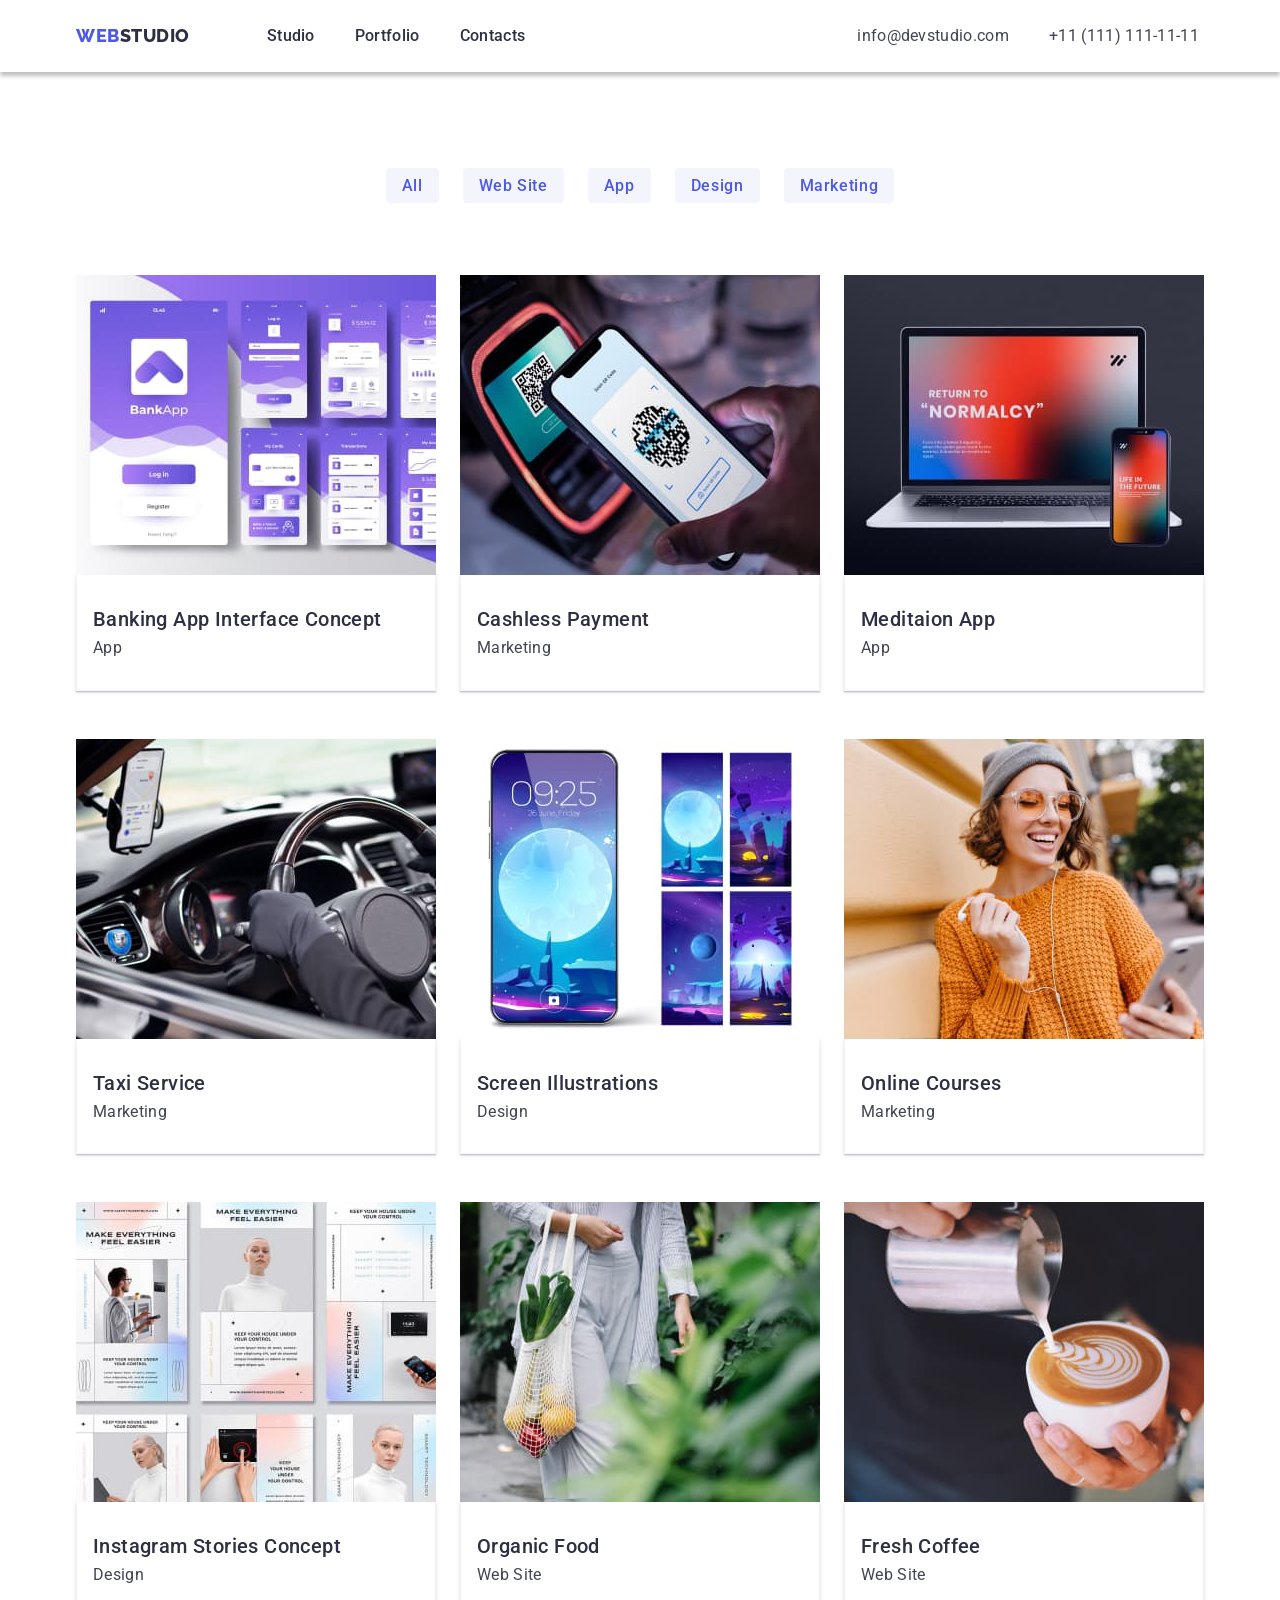
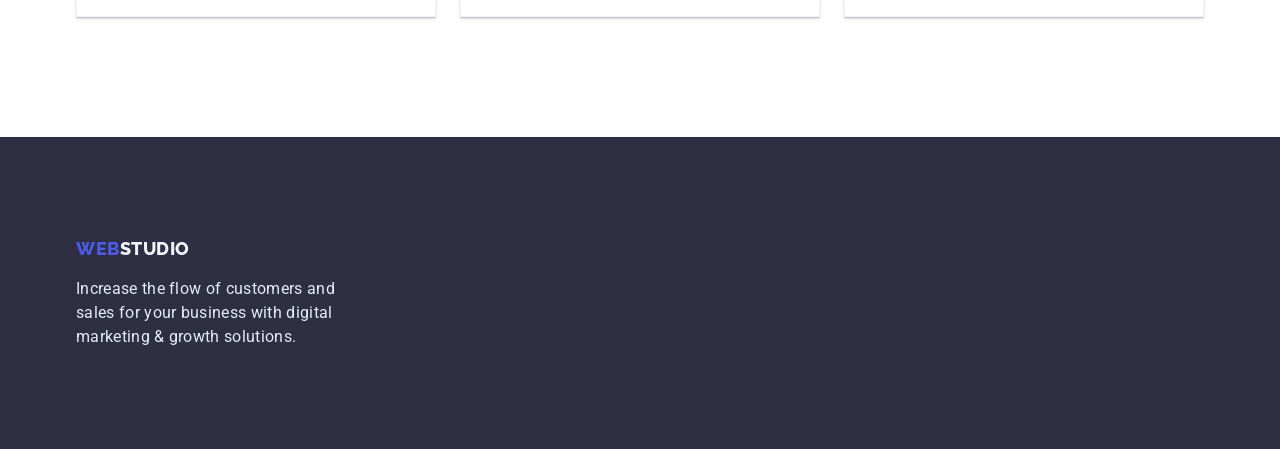
==== portfolio.html @ b50294de "Homework_4 Start" ====
<!DOCTYPE html>
<html lang="en">
<head>
    <meta charset="UTF-8">
    <meta http-equiv="X-UA-Compatible" content="IE=edge">
    <meta name="viewport" content="width=device-width, initial-scale=1.0">
    <link rel="stylesheet"
    href="https://cdnjs.cloudflare.com/ajax/libs/modern-normalize/1.0.0/modern-normalize.min.css"/>
    <link rel="preconnect" href="https://fonts.googleapis.com">
    <link rel="preconnect" href="https://fonts.gstatic.com" crossorigin>
    <link href="https://fonts.googleapis.com/css2?family=Raleway:wght@800&family=Roboto:wght@400;500;700;900&display=swap" rel="stylesheet">
    <link rel="stylesheet" href="./css/styles.css" />
    <title>Portfolio</title>
</head>
<body>
    <header class="header">
        <div class="container">
            <nav>
                <a class="logo" href="./portfolio.html">WEB<span class="logo-studio">STUDIO</span></a>
                <ul class="list-menu">
                    <li><a class="menu" href="./index.html">Studio</a></li>
                    <li><a class="menu" href="./portfolio.html">Portfolio</a></li>
                    <li><a class="menu" href="./index.html">Contacts</a></li>
                </ul>
            </nav>
            <ul class="list-contacts">
                <li><a class="contacts" href=mailto:info@devstudio.com">info@devstudio.com</a></li>
                <li><a class="contacts" href="tel:+11(111)1111111">+11 (111) 111-11-11</a></li>
            </ul>
        </div>
    </header>
    <main>
        <section class="portfolio">
            <div class="container">
                <h1 hidden>Portfolio</h1>
                <ul class="portfolio-buttons-list">
                    <li>
                        <button class="button-filter" type="button">All</button>
                    </li>
                    <li>
                        <button class="button-filter" type="button">Web Site</button>
                    </li>
                    <li>
                        <button class="button-filter" type="button">App</button>
                    </li>
                    <li>
                        <button class="button-filter" type="button">Design</button>
                    </li>
                    <li>
                        <button class="button-filter" type="button">Marketing</button>
                    </li>
                </ul>
                <ul class="portfolio-list">
                    <li class="portfolio-card">
                        <a class="link" href="">
                            <img width="360" height="300" src="./images/portfolio1.jpg" alt="Picture banking application">
                            <div class="portfolio-item">
                                <h2 class="portfolio-title">Banking App Interface Concept</h2>
                                <p class="portfolio-text">App</p>
                            </div>
                        </a>
                    </li>
                    <li class="portfolio-card">
                        <a class="link" href="">
                            <img width="360" height="300" src="./images/portfolio2.jpg" alt="Phone and gadget">
                            <div class="portfolio-item">
                                <h2 class="portfolio-title">Cashless Payment</h2>
                                <p class="portfolio-text">Marketing</p>
                            </div>
                        </a>
                    </li>
                    <li class="portfolio-card">
                        <a class="link" href="">
                            <img width="360" height="300" src="./images/portfolio3.jpg" alt="Picture meditaion application">
                            <div class="portfolio-item">
                                <h2 class="portfolio-title">Meditaion App</h2>
                                <p class="portfolio-text">App</p>
                            </div>
                        </a>
                    </li>
                    <li class="portfolio-card">
                        <a class="link" href="">
                            <img width="360" height="300" src="./images/portfolio4.jpg" alt="Taxi Service">
                            <div class="portfolio-item">
                                <h2 class="portfolio-title">Taxi Service</h2>
                                <p class="portfolio-text">Marketing</p>
                            </div>
                        </a>
                    </li>
                    <li class="portfolio-card">
                        <a class="link" href="">
                            <img width="360" height="300" src="./images/portfolio5.jpg" alt="Picture meditaion application">
                            <div class="portfolio-item">
                                <h2 class="portfolio-title">Screen Illustrations</h2>
                                <p class="portfolio-text">Design</p>
                            </div>
                        </a>
                    </li>
                    <li class="portfolio-card">
                        <a class="link" href="">
                            <img width="360" height="300" src="./images/portfolio6.jpg" alt="Picture meditaion application">
                            <div class="portfolio-item">
                                <h2 class="portfolio-title">Online Courses</h2>
                                <p class="portfolio-text">Marketing</p>
                            </div>
                        </a>
                    </li>
                    <li class="portfolio-card">
                        <a class="link" href="">
                            <img width="360" height="300" src="./images/portfolio7.jpg" alt="Taxi Service">
                            <div class="portfolio-item">
                                <h2 class="portfolio-title">Instagram Stories Concept</h2>
                                <p class="portfolio-text">Design</p>
                        </div>
                        </a>
                    </li>
                    <li class="portfolio-card">
                        <a class="link" href="">
                            <img width="360" height="300" src="./images/portfolio8.jpg" alt="Picture meditaion application">
                            <div class="portfolio-item">
                                <h2 class="portfolio-title">Organic Food</h2>
                                <p class="portfolio-text">Web Site</p>
                            </div>
                        </a>
                    </li>
                    <li class="portfolio-card">
                        <a class="link" href="">
                            <img width="360" height="300" src="./images/portfolio9.jpg" alt="Picture meditaion application">
                            <div class="portfolio-item">
                                <h2 class="portfolio-title">Fresh Coffee</h2>
                                <p class="portfolio-text">Web Site</p>
                            </div>
                        </a>
                    </li>
                </ul>
            </div>
        </section>
    </main>
    <footer class="footer">
        <div class="container">
            <a class="logo" href="./portfolio.html">WEB<span class="logo-studio-footer">STUDIO</span></a>
            <p class="footer-text">
                Increase the flow of customers and 
                sales for your business with digital 
                marketing & growth solutions.
            </p>
        </div>
    </footer>
</body>
</html>
---- css/styles.css ----
*,
*::before,
*::after {
    box-sizing: border-box;
}
:root {
    --textbasecolor:#2e2f42; /* базовый цвет шрифта*/
    --buttonbasecolor:#4d5ae5; /* цвет кнопки, эффекты */
    --textsecondcolor: #434455; /* второй цвет шрифта*/
    --addtextcolor: #ffffff; /*доп цвет заголовков, кнопок*/
    --buttonbackcol: #404BBF; /*цвет бека кнопки*/
    --footertextcol: #E7E9FC; /*цвет текста в футере*/
    --footerlogocol: #f4f4fd; /*цвет лого STUDIO в футере*/
}
body {
    font-family: 'Roboto', sans-serif;
    font-size: 16px;
    letter-spacing: 0.02em;
    color: var(--textbasecolor);
}

h1,
h2,
h3,
h4,
h5,
h6,
p {
    margin: 0;
    padding: 0;
}
/* общий стиль хедера для страницы studio и portfolio */
.header {
box-shadow: 0px 4px 4px 0px #00000040;
}
.container {
    max-width: 1158px;
    padding-left: 15px;
    padding-right: 15px;
    margin: 0 auto;
}
header .container {
    display: flex;
}
.box-contacts {
    margin-left: auto;
} 
.header nav {
    display: flex;
}
.link {
    text-decoration: none;
}
.list {
    list-style: none;
}
.list-menu {
    list-style: none;
    gap: 40px;
    display: flex;
    align-items: center;
    padding: 0; 
    margin: 0px 0px 0px 77px;
}
.logo {
    font-family: "Raleway", sans-serif;
    font-weight: 800;
    font-size: 18px;
    line-height: 1.33;
    letter-spacing: 0.03em;
    text-transform: uppercase;
    text-decoration: none;
    color: var(--buttonbasecolor);
    padding: 24px 0px 24px 0px;
    margin: 0;
}
.logo-studio {
    font-family: "Raleway", sans-serif;
    font-weight: 800;
    font-size: 18px;
    line-height: 1.33;
    letter-spacing: 0.03em;
    text-transform: uppercase;
    color:var(--textbasecolor);
}
.logo-studio-footer {
    font-family: "Raleway", sans-serif;
    font-weight: 800;
    font-size: 18px;
    line-height: 1.33;
    letter-spacing: 0.03em;
    text-transform: uppercase;
    color: var(--footerlogocol);
}
.menu { 
    font-weight: 500;
    font-size: 16px;
    line-height: 1.5;
    letter-spacing: 0.02em;
    color: var(--textbasecolor);
    text-decoration: none;
    display: block;
    padding: 24px 0px 24px 0px;
}
.menu:hover {
    color :var(--textsecondcolor);
}
.menu:focus {
    color: var(--buttonbasecolor);
}
.list-contacts {
    list-style: none;
    gap: 40px;
    display: flex;
    padding: 0;
    margin: 0 0 0 332px;
    /*margin-left: auto;*/
}
.contacts {
line-height: 1.5;
letter-spacing: 0.02em;
text-decoration: none;
color:var(--textsecondcolor);
display : block;
padding: 24px 0px 24px 0px;
}
.contacts:hover, .contacts:focus {
    color: var(--buttonbasecolor);
}
/* конец общего хедера */
/* страница Studio */
.hero .container {
    display: flex;
    flex-direction: column;
    align-items: center;
   /* padding: 192px 318px 192px 318px;*/
}
.hero {
    background: var(--textbasecolor);
    padding: 192px 0 192px 0;
}
.hero-title {
    font-weight: 700;
    font-size: 56px;
    line-height: 1.07;
    letter-spacing: 0.02em;
    width: 496px;
    color: var(--addtextcolor);  
}
.button-order {
    font-family: inherit;
    font-weight: 500;
    font-size: 16px;
    line-height: 1.19;
    letter-spacing: 0.04em;
    color: var(--addtextcolor);
    background-color: var(--buttonbasecolor);
    cursor:pointer;
    width: 170px;
    height: 51px;
    gap: 10px;
    border-radius: 4px;
    padding: 16px, 32px, 16px, 32px;
    margin-top: 48px;
    box-shadow: 0px 4px 4px 0px #00000026;
    border: 2px solid var(--buttonbasecolor);
}
.button-order:hover {
    background-color: var(--buttonbasecolor);
}
.button-order:focus {
    background-color: var(--buttonbackcol);
}
.benefits {
    padding: 120px 0px 120px 0px;
}
.benefits-title {
    font-weight: 500;
    font-size: 20px;
    line-height: 1.2;
    letter-spacing: 0.02em;
    color:var(--textbasecolor);
}
.benefits-list {
    list-style: none;
    display: flex;
    margin: 0;
    padding: 0;
    justify-content: space-between;
    gap: 24px;
}
.benefits-item {
    width: 264px;
}
.benefits-text {
    line-height: 1.5;
    margin-top: 8px;
    color:var(--textsecondcolor);
}
.work {
    padding: 0px 0px 120px 0px;
}
.work .container {
    display: flex;
    flex-direction: column;
    align-items: center;
}
.work-title {
    font-weight: 500;
    font-size: 36px;
    line-height: 1.1;
    letter-spacing: 0.02em;
    color: var(--textbasecolor);
    text-transform: capitalize;
}
.work-list {
    list-style: none;
    display: flex;
    margin: 72px 0 0 0;
    padding: 0;
    gap: 24px;
}
.team {
    background-color: #F4F4FD ;
    margin-top: 0px;
    padding: 120px 0 120px 0;
}
.team-text {
    color:var(--textsecondcolor);
    margin-top: 8px;
}
.team .container {
    display: flex;
    flex-direction: column;
    align-items: center;
}
.team-title {
    font-weight: 500;
    font-size: 36px;
    line-height: 1.1;
    letter-spacing: 0.02em;
    color: var(--textbasecolor);
    text-transform: capitalize;
   /* margin-top: 120px;*/
}
.team-list {
    list-style: none;
    display: flex;
    margin: 72px 0 0 0;
    padding: 0;
    gap: 24px;
}
.team-card {
    border-bottom-left-radius:  4px;
    border-bottom-right-radius:  4px;
    box-shadow: 0px 2px 1px 0px rgba(46, 47, 66, 0.08);
    box-shadow: 0px 1px 1px 0px rgba(46, 47, 66, 0.16);
    box-shadow: 0px 1px 6px 0px rgba(46, 47, 66, 0.08); 
    background-color: #ffffff;
    overflow: hidden;
}
.team-card-text {
    display: flex;
    flex-direction: column;
    align-items: center;
    padding: 32px 16px 32px 16px;
}
/* общий футер */
.footer {
    background-color: var(--textbasecolor);
    padding: 100px 0px 100px 0px;
}
footer .logo{
    padding: 0;
}
.footer-text {
    line-height: 1.5;
    margin-top: 16px;
    width: 264px;
    color: var(--footertextcol);
}
/* конец общего футера */
/* страница Portfolio */
.portfolio {
    padding: 96px 0 120px 0;
}
.portfolio-buttons-list {
    list-style: none;
    display: flex;
    justify-content: center;
    column-gap: 24px;
    padding: 0;
    margin: 0;
}
.button-filter {
    font-family: inherit;
    font-weight: 500;
    font-size: 16px;
    line-height: 1.2;
    letter-spacing: 0.04em;
    color: var(--buttonbasecolor);
    cursor:pointer;
    border-radius: 4px;
    border-color: #E7E9FC;
    border-width: 1px;
    border-style: inset;
    border: none;
    padding: 8px 16px 8px 16px;
    background-color:#F4F4FD;
}
.button-filter:hover, .button-filter:focus {
    background: var(--buttonbasecolor);
    color : var(--addtextcolor)
}
.portfolio-list {
    display: flex;
    flex-wrap: wrap;
    padding: 0;
    margin: 72px 0 0 0;
    column-gap: 24px;
    row-gap: 48px;
}
img {
    display: block;
}
.portfolio-card {
    list-style: none;
}
.portfolio-item {
    padding: 32px 0px 32px 16px;
    border: 0.5px solid #F4F4FD;
    background-color: #ffffff;
    box-shadow: 0px 1px 6px rgba(46, 47, 66, 0.08), 
    0px 1px 1px rgba(46, 47, 66, 0.16), 
    0px 2px 1px rgba(46, 47, 66, 0.08);
    border-top: none;
}
.portfolio-title {
    font-weight: 500;
    font-size: 20px;
    line-height: 1.2;
    letter-spacing: 0.02em;
    color:var(--textbasecolor);
}
.portfolio-text {
    margin-top: 8px;
    color: var(--textsecondcolor);
}
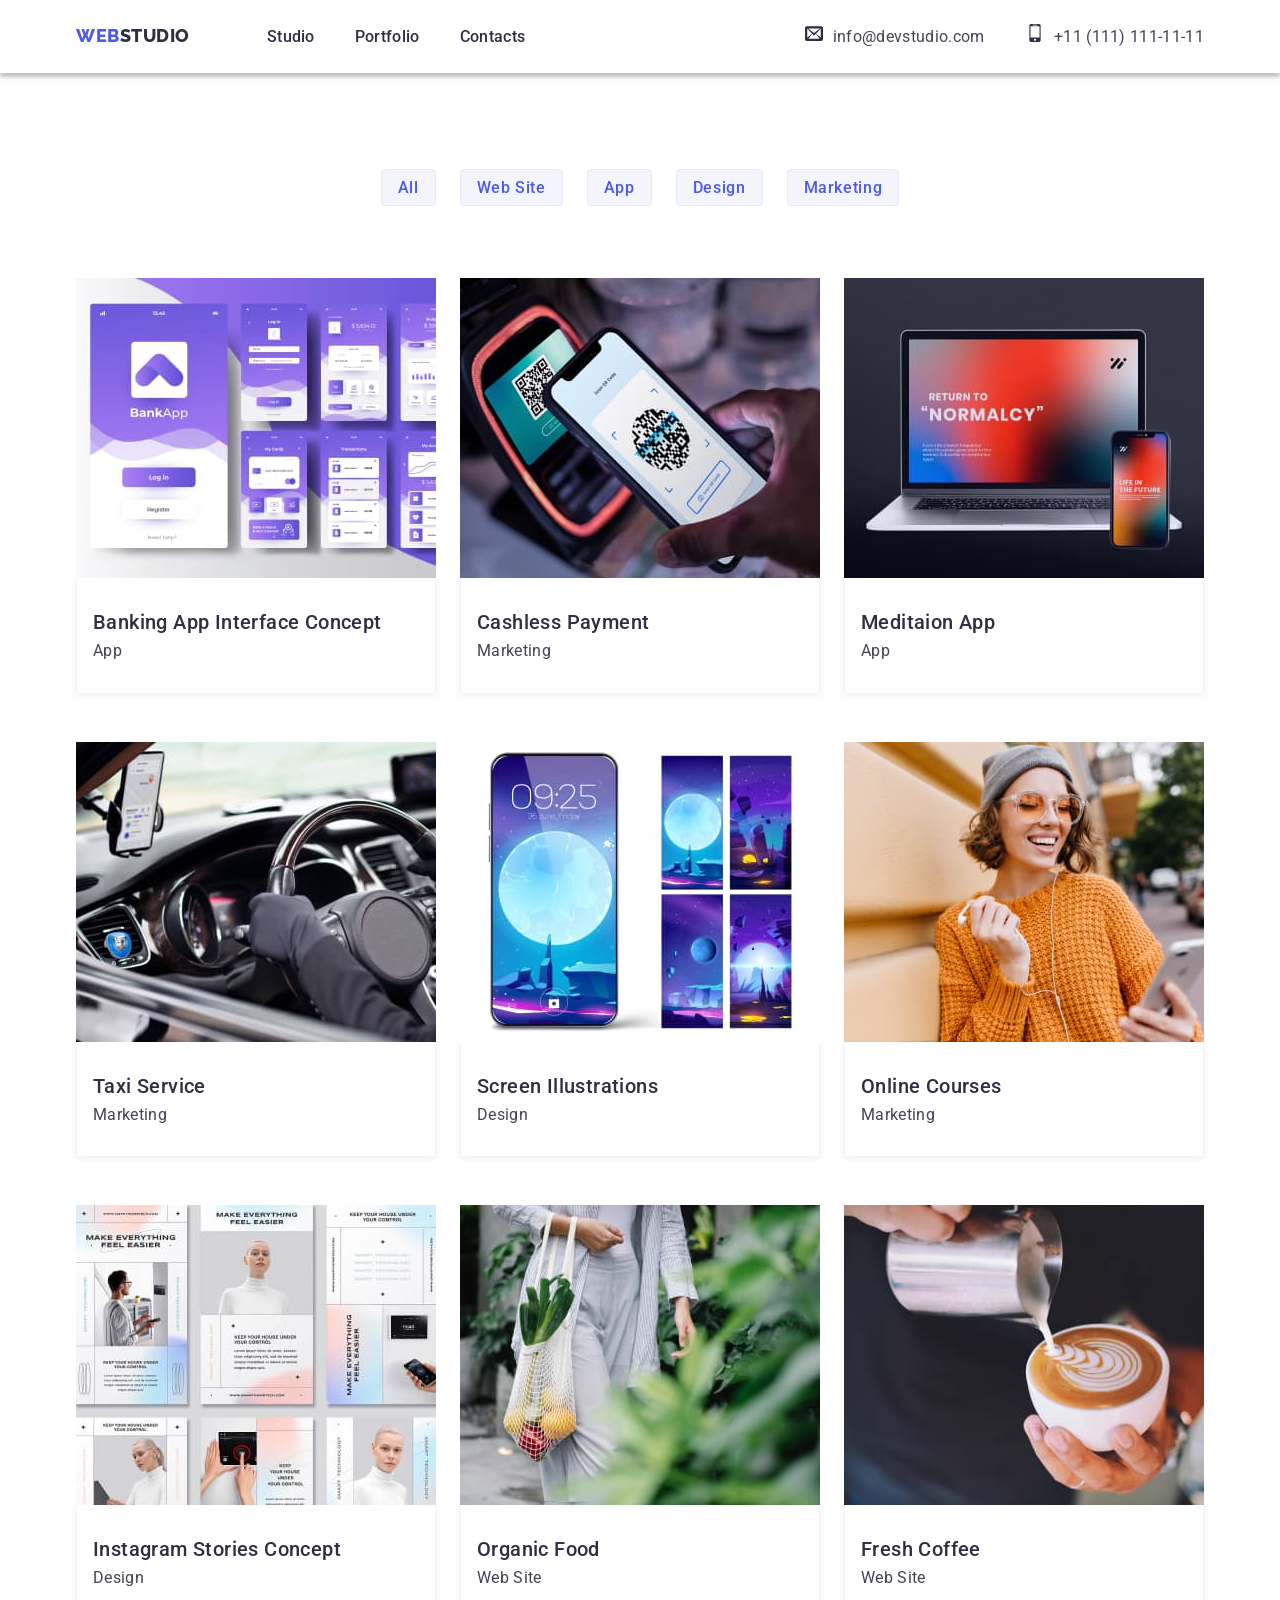
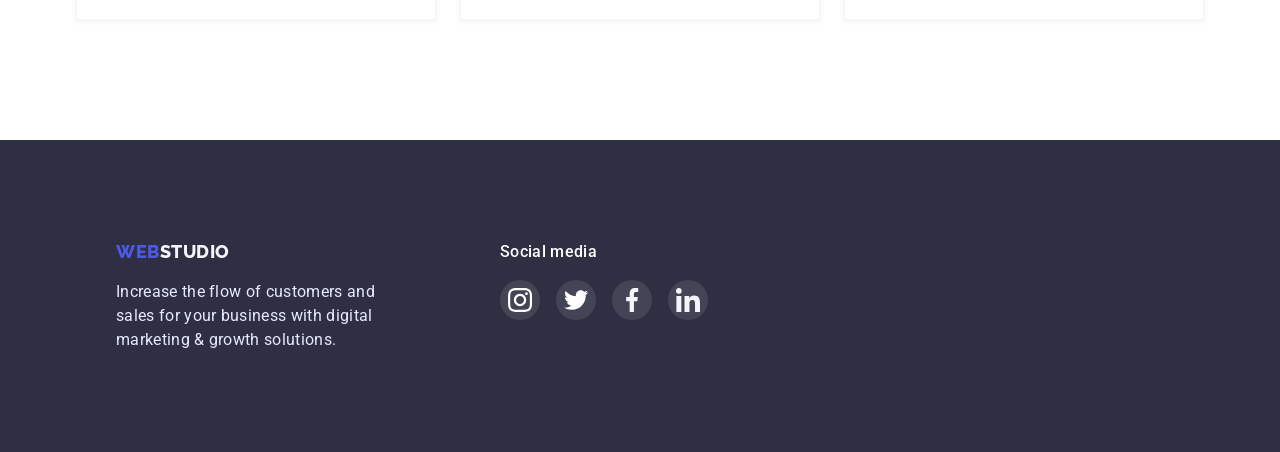
==== commit b805822d: "Перша спроба!" ====
--- a/portfolio.html
+++ b/portfolio.html
@@ -24,8 +24,20 @@
                 </ul>
             </nav>
             <ul class="list-contacts">
-                <li><a class="contacts" href=mailto:info@devstudio.com">info@devstudio.com</a></li>
-                <li><a class="contacts" href="tel:+11(111)1111111">+11 (111) 111-11-11</a></li>
+                <li>
+                    <a class="contacts" href=mailto:info@devstudio.com">
+                        <svg class="contacts-icon" width="20" height="18">
+                            <use href="./images/icons.svg#icon-email"></use>
+                        </svg>
+                    info@devstudio.com</a>
+                </li>
+                <li>
+                    <a class="contacts" href="tel:+11(111)1111111">
+                        <svg class="contacts-icon" width="20" height="18">
+                            <use href="./images/icons.svg#icon-phone"></use>
+                        </svg>
+                    +11 (111) 111-11-11</a>
+                </li>
             </ul>
         </div>
     </header>
@@ -47,21 +59,21 @@
                         <button class="button-filter" type="button">Design</button>
                     </li>
                     <li>
-                        <button class="button-filter" type="button">Marketing</button>
+                        <butticonson class="button-filter" type="button">Marketing</button>
                     </li>
                 </ul>
                 <ul class="portfolio-list">
                     <li class="portfolio-card">
-                        <a class="link" href="">
+                        <a class="portfolio-link" href="">
                             <img width="360" height="300" src="./images/portfolio1.jpg" alt="Picture banking application">
-                            <div class="portfolio-item">
+                            <div class="portfolio-item pi-h">
                                 <h2 class="portfolio-title">Banking App Interface Concept</h2>
                                 <p class="portfolio-text">App</p>
                             </div>
                         </a>
                     </li>
                     <li class="portfolio-card">
-                        <a class="link" href="">
+                        <a class="portfolio-link" href="">
                             <img width="360" height="300" src="./images/portfolio2.jpg" alt="Phone and gadget">
                             <div class="portfolio-item">
                                 <h2 class="portfolio-title">Cashless Payment</h2>
@@ -70,7 +82,7 @@
                         </a>
                     </li>
                     <li class="portfolio-card">
-                        <a class="link" href="">
+                        <a class="portfolio-link" href="">
                             <img width="360" height="300" src="./images/portfolio3.jpg" alt="Picture meditaion application">
                             <div class="portfolio-item">
                                 <h2 class="portfolio-title">Meditaion App</h2>
@@ -79,7 +91,7 @@
                         </a>
                     </li>
                     <li class="portfolio-card">
-                        <a class="link" href="">
+                        <a class="portfolio-link" href="">
                             <img width="360" height="300" src="./images/portfolio4.jpg" alt="Taxi Service">
                             <div class="portfolio-item">
                                 <h2 class="portfolio-title">Taxi Service</h2>
@@ -88,7 +100,7 @@
                         </a>
                     </li>
                     <li class="portfolio-card">
-                        <a class="link" href="">
+                        <a class="portfolio-link" href="">
                             <img width="360" height="300" src="./images/portfolio5.jpg" alt="Picture meditaion application">
                             <div class="portfolio-item">
                                 <h2 class="portfolio-title">Screen Illustrations</h2>
@@ -97,7 +109,7 @@
                         </a>
                     </li>
                     <li class="portfolio-card">
-                        <a class="link" href="">
+                        <a class="portfolio-link" href="">
                             <img width="360" height="300" src="./images/portfolio6.jpg" alt="Picture meditaion application">
                             <div class="portfolio-item">
                                 <h2 class="portfolio-title">Online Courses</h2>
@@ -106,7 +118,7 @@
                         </a>
                     </li>
                     <li class="portfolio-card">
-                        <a class="link" href="">
+                        <a class="portfolio-link" href="">
                             <img width="360" height="300" src="./images/portfolio7.jpg" alt="Taxi Service">
                             <div class="portfolio-item">
                                 <h2 class="portfolio-title">Instagram Stories Concept</h2>
@@ -115,7 +127,7 @@
                         </a>
                     </li>
                     <li class="portfolio-card">
-                        <a class="link" href="">
+                        <a class="portfolio-link" href="">
                             <img width="360" height="300" src="./images/portfolio8.jpg" alt="Picture meditaion application">
                             <div class="portfolio-item">
                                 <h2 class="portfolio-title">Organic Food</h2>
@@ -124,7 +136,7 @@
                         </a>
                     </li>
                     <li class="portfolio-card">
-                        <a class="link" href="">
+                        <a class="portfolio-link" href="">
                             <img width="360" height="300" src="./images/portfolio9.jpg" alt="Picture meditaion application">
                             <div class="portfolio-item">
                                 <h2 class="portfolio-title">Fresh Coffee</h2>
@@ -138,12 +150,49 @@
     </main>
     <footer class="footer">
         <div class="container">
-            <a class="logo" href="./portfolio.html">WEB<span class="logo-studio-footer">STUDIO</span></a>
-            <p class="footer-text">
-                Increase the flow of customers and 
-                sales for your business with digital 
-                marketing & growth solutions.
-            </p>
+            <ul class="footer-list">
+                <li>
+                    <a class="logo" href="./index.html">WEB<span class="logo-studio-footer">STUDIO</span></a>
+                    <p class="footer-text">
+                        Increase the flow of customers and 
+                        sales for your business with digital 
+                        marketing & growth solutions.
+                    </p>
+                </li>
+                <li>
+                    <h4 class="footer-title">Social media</h4>
+                    <ul class="footer-sl-list">
+                        <li>
+                            <a class="f-sl-link" href="">
+                                <svg class="footer-sl-item" width="24" height="24"> 
+                                    <use href="./images/icons.svg#icon-instagram1"></use>
+                                </svg>
+                            </a>
+                        </li>
+                        <li>
+                            <a class="f-sl-link" href="">
+                                <svg class="footer-sl-item" width="24" height="24"> 
+                                    <use href="./images/icons.svg#icon-twitter1"></use>
+                                </svg>
+                            </a>
+                        </li>
+                        <li>
+                            <a class="f-sl-link" href="">
+                                <svg class="footer-sl-item" width="24" height="24"> 
+                                    <use href="./images/icons.svg#icon-facebook1"></use>
+                                </svg>
+                            </a>
+                        </li>
+                        <li>
+                            <a class="f-sl-link" href="">
+                                <svg class="footer-sl-item" width="24" height="24"> 
+                                    <use href="./images/icons.svg#icon-linkedin1"></use>
+                                </svg>
+                            </a>
+                        </li>
+                    </ul>           
+                </li>
+            </ul>
         </div>
     </footer>
 </body>
--- a/css/styles.css
+++ b/css/styles.css
@@ -7,7 +7,7 @@
     --textbasecolor:#2e2f42; /* базовый цвет шрифта*/
     --buttonbasecolor:#4d5ae5; /* цвет кнопки, эффекты */
     --textsecondcolor: #434455; /* второй цвет шрифта*/
-    --addtextcolor: #ffffff; /*доп цвет заголовков, кнопок*/
+    --fullwhitecolor: #ffffff; /*доп цвет заголовков, кнопок*/
     --buttonbackcol: #404BBF; /*цвет бека кнопки*/
     --footertextcol: #E7E9FC; /*цвет текста в футере*/
     --footerlogocol: #f4f4fd; /*цвет лого STUDIO в футере*/
@@ -113,7 +113,7 @@
     gap: 40px;
     display: flex;
     padding: 0;
-    margin: 0 0 0 332px;
+    margin: 0 0 0 auto;
     /*margin-left: auto;*/
 }
 .contacts {
@@ -126,6 +126,16 @@
 }
 .contacts:hover, .contacts:focus {
     color: var(--buttonbasecolor);
+    fill: var(--buttonbasecolor);
+}
+.contacts:hover .contacts-icon, .contacts:focus .contacts-icon {
+    fill: var(--buttonbasecolor);
+}
+.contacts-icon {
+    padding: 0;
+    margin-right: 5px;
+    display: inline-block;
+    fill: var(--textbasecolor);
 }
 /* конец общего хедера */
 /* страница Studio */
@@ -136,7 +146,13 @@
    /* padding: 192px 318px 192px 318px;*/
 }
 .hero {
-    background: var(--textbasecolor);
+    background-image: linear-gradient(rgba(46, 47, 66, 0.7),
+     rgba(46, 47, 66, 0.7)),
+    url(../images/group-people-working-website-template.jpg);
+    background-position: center;
+    background-repeat: no-repeat;
+    background-size: contain;
+    box-shadow: 0px 4px 4px rgba(0, 0, 0, 0.25), 0px 4px 4px rgba(0, 0, 0, 0.25);
     padding: 192px 0 192px 0;
 }
 .hero-title {
@@ -145,7 +161,7 @@
     line-height: 1.07;
     letter-spacing: 0.02em;
     width: 496px;
-    color: var(--addtextcolor);  
+    color: var(--fullwhitecolor);  
 }
 .button-order {
     font-family: inherit;
@@ -153,7 +169,7 @@
     font-size: 16px;
     line-height: 1.19;
     letter-spacing: 0.04em;
-    color: var(--addtextcolor);
+    color: var(--fullwhitecolor);
     background-color: var(--buttonbasecolor);
     cursor:pointer;
     width: 170px;
@@ -162,14 +178,21 @@
     border-radius: 4px;
     padding: 16px, 32px, 16px, 32px;
     margin-top: 48px;
-    box-shadow: 0px 4px 4px 0px #00000026;
+    box-shadow: 0px 4px 4px rgba(0, 0, 0, 0.15);
     border: 2px solid var(--buttonbasecolor);
 }
 .button-order:hover {
     background-color: var(--buttonbasecolor);
+    box-shadow: 0px 1px 6px rgba(46, 47, 66, 0.08), 
+    0px 1px 1px rgba(46, 47, 66, 0.16), 
+    0px 2px 1px rgba(46, 47, 66, 0.08);
+    border-radius: 4px;
+
 }
 .button-order:focus {
     background-color: var(--buttonbackcol);
+    box-shadow: 0px 4px 4px rgba(0, 0, 0, 0.15);
+    border-radius: 4px;
 }
 .benefits {
     padding: 120px 0px 120px 0px;
@@ -197,6 +220,12 @@
     margin-top: 8px;
     color:var(--textsecondcolor);
 }
+.benefits-icon {
+    width: 264px;
+    height: 112px;
+    padding: 24px 100px;
+    background-color: #F4F4FD;
+}
 .work {
     padding: 0px 0px 120px 0px;
 }
@@ -221,7 +250,7 @@
     gap: 24px;
 }
 .team {
-    background-color: #F4F4FD ;
+    background-color: var(--footerlogocol);
     margin-top: 0px;
     padding: 120px 0 120px 0;
 }
@@ -241,7 +270,6 @@
     letter-spacing: 0.02em;
     color: var(--textbasecolor);
     text-transform: capitalize;
-   /* margin-top: 120px;*/
 }
 .team-list {
     list-style: none;
@@ -256,19 +284,85 @@
     box-shadow: 0px 2px 1px 0px rgba(46, 47, 66, 0.08);
     box-shadow: 0px 1px 1px 0px rgba(46, 47, 66, 0.16);
     box-shadow: 0px 1px 6px 0px rgba(46, 47, 66, 0.08); 
-    background-color: #ffffff;
+    background-color: var(--fullwhitecolor);
     overflow: hidden;
 }
 .team-card-text {
     display: flex;
     flex-direction: column;
     align-items: center;
-    padding: 32px 16px 32px 16px;
-}
-/* общий футер */
+    padding: 32px 16px 0 16px;
+}
+.tsl-list {
+    list-style: none;
+    width: 232px;
+    display: flex;
+    margin: 8px 0px 0px 0px;
+    padding: 0 16px 32px 16px;
+    gap: 24px;
+}
+.tsl-list > li {
+    padding: 4px 0 4px 0;
+    margin: 0;
+}
+.tsl-item {
+    width: 40px;
+    height: 40px;
+}
+.clients {
+    padding: 120px 0px 120px 0px;
+}
+.customer-title {
+    font-weight: 700;
+    font-size: 36px;
+    line-height: 1.17;
+    text-align: center;
+    letter-spacing: 0.03em;
+}
+.customer-list {
+    list-style: none;
+    display: flex;
+    margin: 72px 0 0 0;
+    padding: 0;
+    justify-content: space-between;
+    gap: 24px;
+}
+.customer-item-link {
+    width: 168px;
+    height: 88px;
+    display: inline-block;
+    padding: 16px 32px;
+    margin: auto;
+    border: 1px solid #8E8F99;
+    border-radius: 4px;
+    align-items: center;
+}
+.customer-icon {
+    display: block;
+    /*align-items: center;*/
+    justify-content: center;
+    align-content: center;
+    margin: 0 auto;
+    fill: #8E8F99;
+}
+.customer-icon:hover {
+    fill: #4D5AE5;
+}
+.customer-item-link:hover {
+    border-color: #4D5AE5;
+}
 .footer {
     background-color: var(--textbasecolor);
     padding: 100px 0px 100px 0px;
+}
+/*footer .container {
+    display: flex;
+}*/
+.footer-list {
+    display: flex;
+    gap:120px;
+    margin: 0;
+    
 }
 footer .logo{
     padding: 0;
@@ -278,6 +372,39 @@
     margin-top: 16px;
     width: 264px;
     color: var(--footertextcol);
+}
+.footer-title {
+    font-weight: 500;
+    font-size: 16px;
+    line-height: 1.5;
+    letter-spacing: 0.02em; 
+    color: var(--fullwhitecolor);  
+    display : block; 
+}
+.footer-sl-list {
+    list-style: none;
+    width: 232px;
+    display: flex;
+    margin: 16px 0px 0px 0px;
+    padding: 0;
+    gap: 16px;
+}
+.f-sl-link {
+    display: block;
+    padding: 8px;
+    width: 40px;
+    height: 40px;
+    fill :var(--fullwhitecolor);
+    color : var(--fullwhitecolor);
+    border-radius: 50%;
+    background-color: rgba(255, 255, 255, 0.1);
+}
+.footer-sl-item {
+    
+}
+.f-sl-link:hover {
+    fill: currentColor;
+    background-color: #31D0AA;
 }
 /* конец общего футера */
 /* страница Portfolio */
@@ -301,16 +428,17 @@
     color: var(--buttonbasecolor);
     cursor:pointer;
     border-radius: 4px;
-    border-color: #E7E9FC;
-    border-width: 1px;
-    border-style: inset;
-    border: none;
+    border: 1px solid #E7E9FC;
     padding: 8px 16px 8px 16px;
-    background-color:#F4F4FD;
+    background-color: var(--footerlogocol);
 }
 .button-filter:hover, .button-filter:focus {
     background: var(--buttonbasecolor);
-    color : var(--addtextcolor)
+    color : var(--fullwhitecolor);
+    box-shadow : 0px 3px 1px rgba(0, 0, 0, 0.1), 
+    0px 2px 1px rgba(0, 0, 0, 0.08), 
+    0px 2px 2px rgba(0, 0, 0, 0.12);
+    border-radius : 4px;
 }
 .portfolio-list {
     display: flex;
@@ -328,13 +456,20 @@
 }
 .portfolio-item {
     padding: 32px 0px 32px 16px;
-    border: 0.5px solid #F4F4FD;
-    background-color: #ffffff;
+    border: 0.5px solid var(--footerlogocol);
+    background-color: var(--fullwhitecolor);
+    box-shadow: 0px 1px 6px rgba(46, 47, 66, 0.08);
+    border-top: none;
+}
+.portfolio-link:hover .portfolio-item {
     box-shadow: 0px 1px 6px rgba(46, 47, 66, 0.08), 
     0px 1px 1px rgba(46, 47, 66, 0.16), 
     0px 2px 1px rgba(46, 47, 66, 0.08);
     border-top: none;
 }
+.portfolio-link {
+    text-decoration: none;
+}
 .portfolio-title {
     font-weight: 500;
     font-size: 20px;
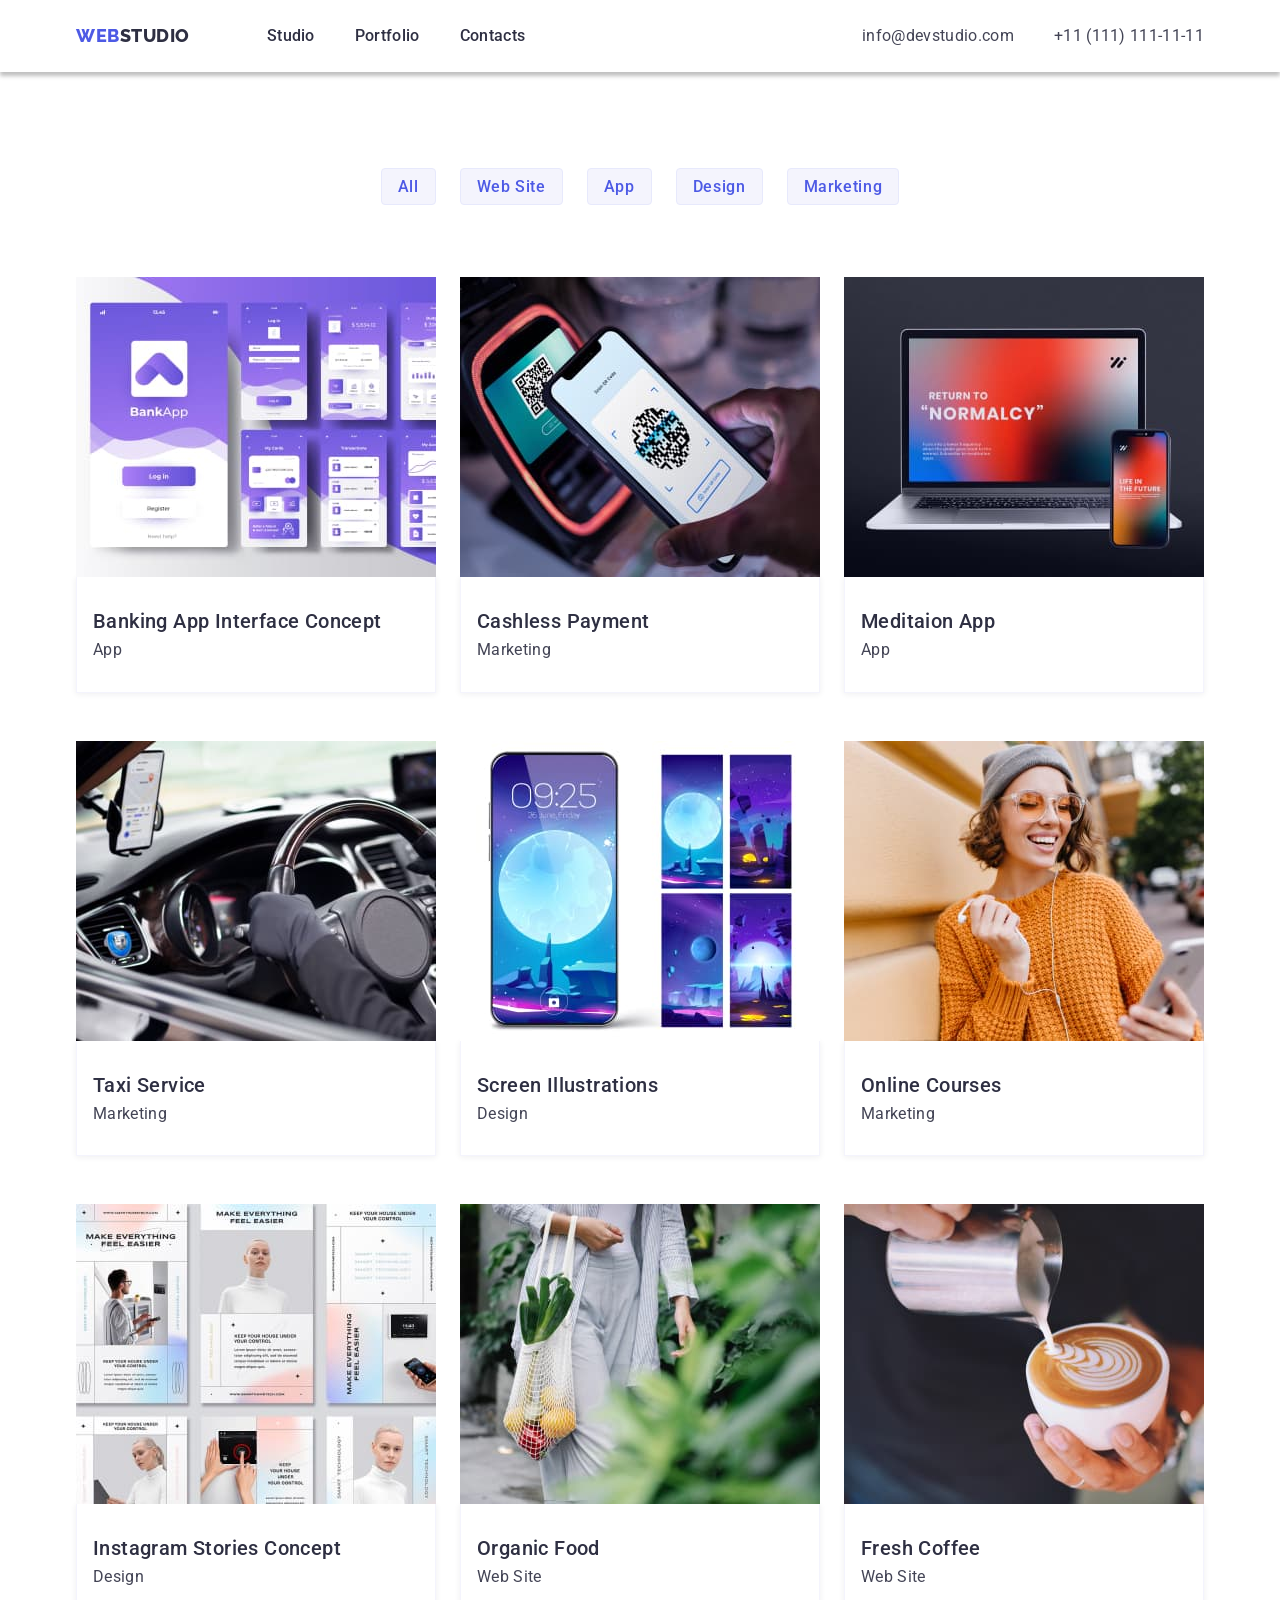
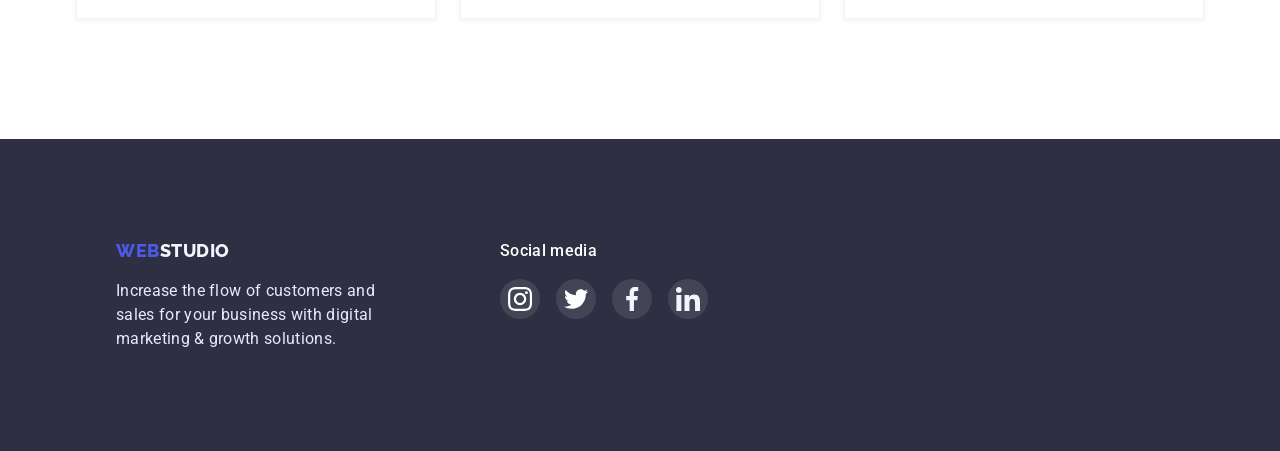
==== commit d4600e88: "Версия 2. Исправленная." ====
--- a/portfolio.html
+++ b/portfolio.html
@@ -24,20 +24,8 @@
                 </ul>
             </nav>
             <ul class="list-contacts">
-                <li>
-                    <a class="contacts" href=mailto:info@devstudio.com">
-                        <svg class="contacts-icon" width="20" height="18">
-                            <use href="./images/icons.svg#icon-email"></use>
-                        </svg>
-                    info@devstudio.com</a>
-                </li>
-                <li>
-                    <a class="contacts" href="tel:+11(111)1111111">
-                        <svg class="contacts-icon" width="20" height="18">
-                            <use href="./images/icons.svg#icon-phone"></use>
-                        </svg>
-                    +11 (111) 111-11-11</a>
-                </li>
+                <li><a class="contacts" href=mailto:info@devstudio.com">info@devstudio.com</a></li>
+                <li><a class="contacts" href="tel:+11(111)1111111">+11 (111) 111-11-11</a></li>
             </ul>
         </div>
     </header>
@@ -66,7 +54,7 @@
                     <li class="portfolio-card">
                         <a class="portfolio-link" href="">
                             <img width="360" height="300" src="./images/portfolio1.jpg" alt="Picture banking application">
-                            <div class="portfolio-item pi-h">
+                            <div class="portfolio-item">
                                 <h2 class="portfolio-title">Banking App Interface Concept</h2>
                                 <p class="portfolio-text">App</p>
                             </div>
--- a/css/styles.css
+++ b/css/styles.css
@@ -11,6 +11,8 @@
     --buttonbackcol: #404BBF; /*цвет бека кнопки*/
     --footertextcol: #E7E9FC; /*цвет текста в футере*/
     --footerlogocol: #f4f4fd; /*цвет лого STUDIO в футере*/
+    --bordercolor: #8E8F99;
+    --sociallinkcolor: #31D0AA;
 }
 body {
     font-family: 'Roboto', sans-serif;
@@ -126,16 +128,9 @@
 }
 .contacts:hover, .contacts:focus {
     color: var(--buttonbasecolor);
+}
+.contacts:hover, .contacts:focus {
     fill: var(--buttonbasecolor);
-}
-.contacts:hover .contacts-icon, .contacts:focus .contacts-icon {
-    fill: var(--buttonbasecolor);
-}
-.contacts-icon {
-    padding: 0;
-    margin-right: 5px;
-    display: inline-block;
-    fill: var(--textbasecolor);
 }
 /* конец общего хедера */
 /* страница Studio */
@@ -146,14 +141,16 @@
    /* padding: 192px 318px 192px 318px;*/
 }
 .hero {
+    max-width: 1440px;
     background-image: linear-gradient(rgba(46, 47, 66, 0.7),
      rgba(46, 47, 66, 0.7)),
     url(../images/group-people-working-website-template.jpg);
     background-position: center;
     background-repeat: no-repeat;
-    background-size: contain;
+    background-size: cover;
     box-shadow: 0px 4px 4px rgba(0, 0, 0, 0.25), 0px 4px 4px rgba(0, 0, 0, 0.25);
     padding: 192px 0 192px 0;
+    margin: 0 auto;
 }
 .hero-title {
     font-weight: 700;
@@ -213,7 +210,7 @@
     gap: 24px;
 }
 .benefits-item {
-    width: 264px;
+
 }
 .benefits-text {
     line-height: 1.5;
@@ -221,10 +218,12 @@
     color:var(--textsecondcolor);
 }
 .benefits-icon {
+    display: flex;
+    align-items: center;
+    justify-content: center;
     width: 264px;
     height: 112px;
-    padding: 24px 100px;
-    background-color: #F4F4FD;
+    background-color: var(--footerlogocol);
 }
 .work {
     padding: 0px 0px 120px 0px;
@@ -291,23 +290,27 @@
     display: flex;
     flex-direction: column;
     align-items: center;
-    padding: 32px 16px 0 16px;
+    padding: 32px 16px;
 }
 .tsl-list {
     list-style: none;
     width: 232px;
     display: flex;
     margin: 8px 0px 0px 0px;
-    padding: 0 16px 32px 16px;
+    padding: 0;
     gap: 24px;
+    justify-content: center;
 }
 .tsl-list > li {
-    padding: 4px 0 4px 0;
     margin: 0;
+    height: 48px;
 }
 .tsl-item {
-    width: 40px;
-    height: 40px;
+    width: 100%;
+    height: 100%;
+    display: flex;
+    align-items: center;
+    justify-content: center;
 }
 .clients {
     padding: 120px 0px 120px 0px;
@@ -333,36 +336,33 @@
     display: inline-block;
     padding: 16px 32px;
     margin: auto;
-    border: 1px solid #8E8F99;
+    border: 1px solid var(--bordercolor);
     border-radius: 4px;
     align-items: center;
 }
 .customer-icon {
     display: block;
-    /*align-items: center;*/
     justify-content: center;
     align-content: center;
     margin: 0 auto;
-    fill: #8E8F99;
-}
-.customer-icon:hover {
-    fill: #4D5AE5;
-}
-.customer-item-link:hover {
-    border-color: #4D5AE5;
+    fill: var(--bordercolor);
+}
+.customer-item-link:hover .customer-icon, 
+.customer-item-link:focus .customer-icon {
+    fill: var(--buttonbasecolor);
+}
+.customer-item-link:hover, 
+.customer-item-link:focus {
+    border-color: var(--buttonbasecolor);
 }
 .footer {
     background-color: var(--textbasecolor);
     padding: 100px 0px 100px 0px;
 }
-/*footer .container {
-    display: flex;
-}*/
 .footer-list {
     display: flex;
     gap:120px;
-    margin: 0;
-    
+    margin: 0;   
 }
 footer .logo{
     padding: 0;
@@ -399,12 +399,9 @@
     border-radius: 50%;
     background-color: rgba(255, 255, 255, 0.1);
 }
-.footer-sl-item {
-    
-}
-.f-sl-link:hover {
+.f-sl-link:hover, .f-sl-link:focus {
     fill: currentColor;
-    background-color: #31D0AA;
+    background-color: var(--sociallinkcolor);
 }
 /* конец общего футера */
 /* страница Portfolio */
@@ -428,7 +425,7 @@
     color: var(--buttonbasecolor);
     cursor:pointer;
     border-radius: 4px;
-    border: 1px solid #E7E9FC;
+    border: 1px solid var(--footertextcol);
     padding: 8px 16px 8px 16px;
     background-color: var(--footerlogocol);
 }
@@ -467,8 +464,20 @@
     0px 2px 1px rgba(46, 47, 66, 0.08);
     border-top: none;
 }
+.portfolio-link:focus .portfolio-item {
+    box-shadow: 0px 1px 6px rgba(46, 47, 66, 0.08), 
+    0px 1px 1px rgba(46, 47, 66, 0.16), 
+    0px 2px 1px rgba(46, 47, 66, 0.08);
+    border-top: none;
+}
+.portfolio-link:hover, .portfolio-link:focus {
+    box-shadow: 0px 1px 6px rgba(46, 47, 66, 0.08), 
+    0px 1px 1px rgba(46, 47, 66, 0.16), 
+    0px 2px 1px rgba(46, 47, 66, 0.08); 
+}
 .portfolio-link {
     text-decoration: none;
+    display: block;
 }
 .portfolio-title {
     font-weight: 500;
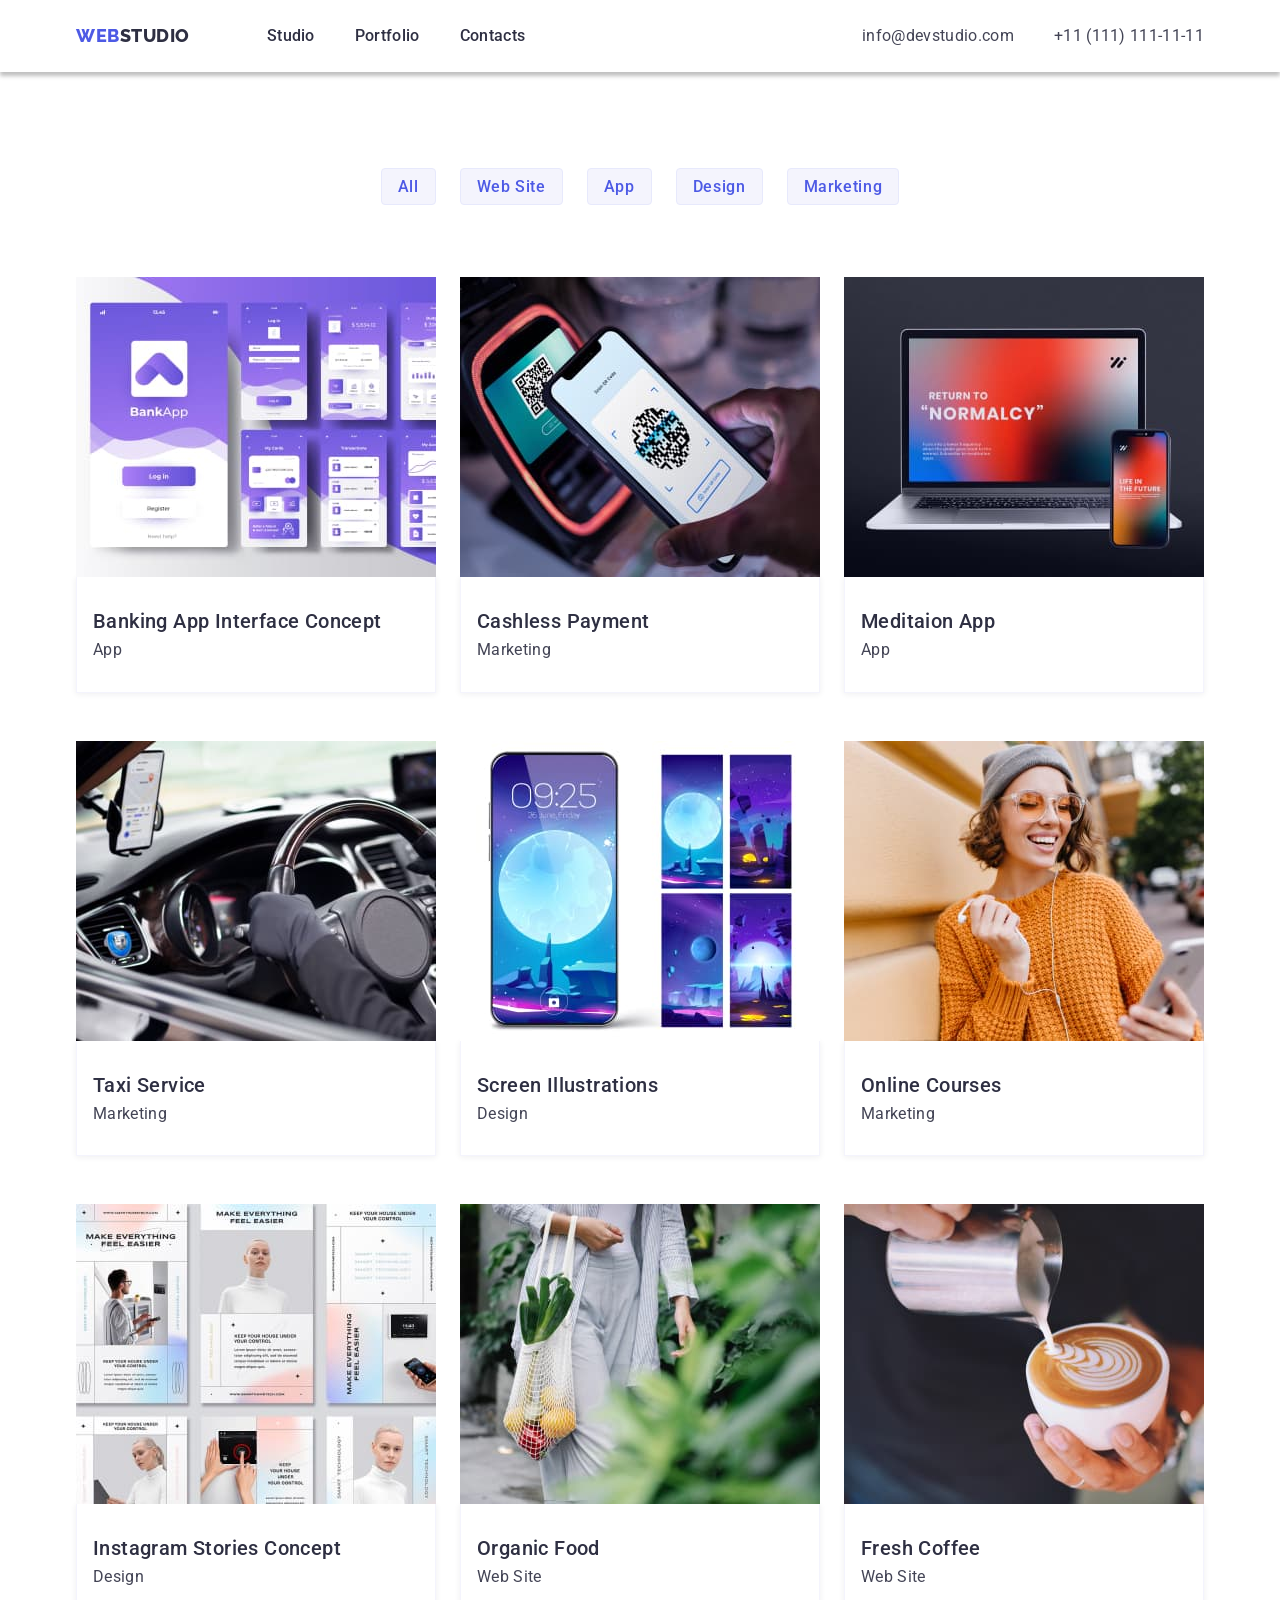
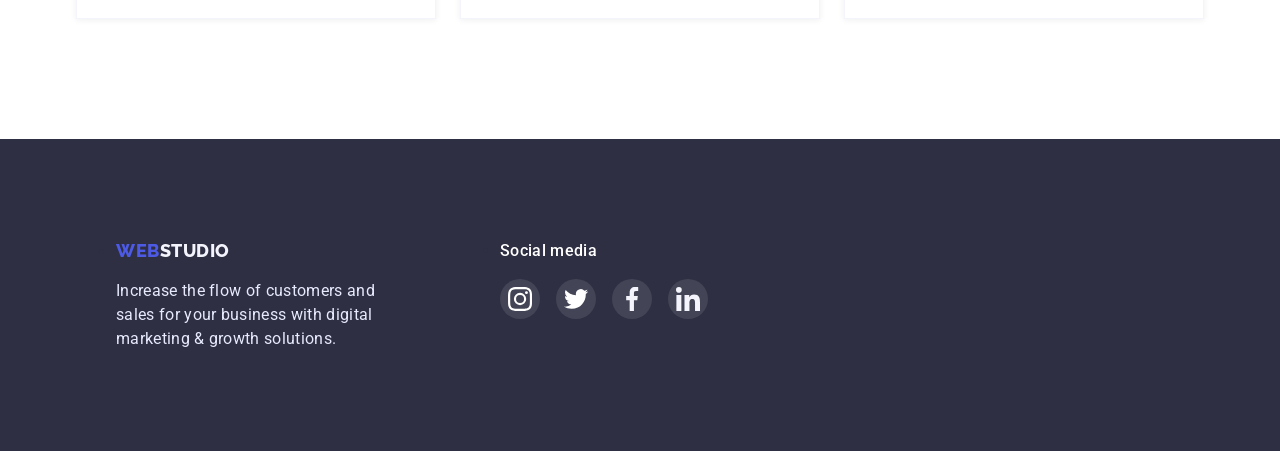
==== commit 2fd25014: "Финальная версия." ====
--- a/portfolio.html
+++ b/portfolio.html
@@ -148,7 +148,7 @@
                     </p>
                 </li>
                 <li>
-                    <h4 class="footer-title">Social media</h4>
+                    <p class="footer-title">Social media</p>
                     <ul class="footer-sl-list">
                         <li>
                             <a class="f-sl-link" href="">
--- a/css/styles.css
+++ b/css/styles.css
@@ -383,17 +383,23 @@
 }
 .footer-sl-list {
     list-style: none;
-    width: 232px;
+    width: 208px;
     display: flex;
     margin: 16px 0px 0px 0px;
     padding: 0;
     gap: 16px;
 }
-.f-sl-link {
-    display: block;
-    padding: 8px;
+.footer-sl-list > li {
     width: 40px;
     height: 40px;
+}
+.f-sl-link {
+    width: 100%;
+    height: 100%;
+    display: flex;
+    align-items: center;
+    justify-content: center;
+    display: flex;
     fill :var(--fullwhitecolor);
     color : var(--fullwhitecolor);
     border-radius: 50%;
